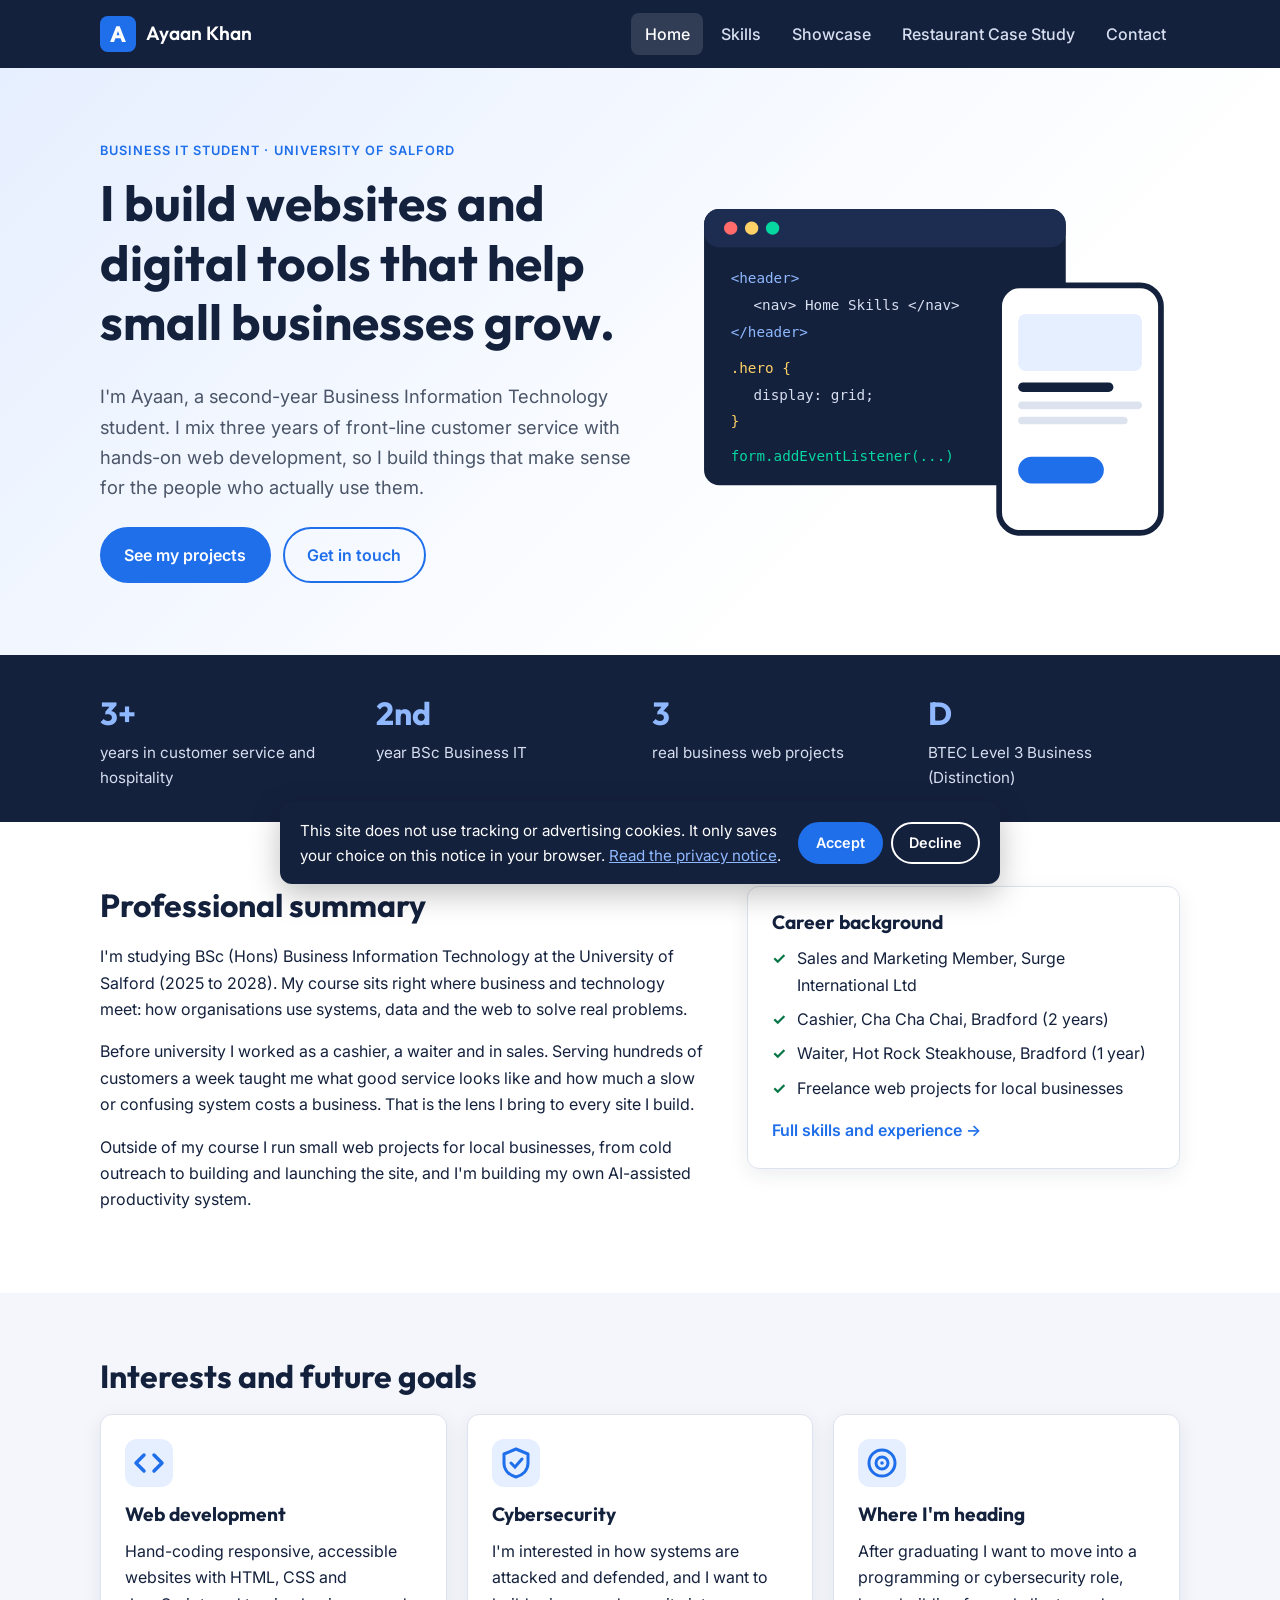
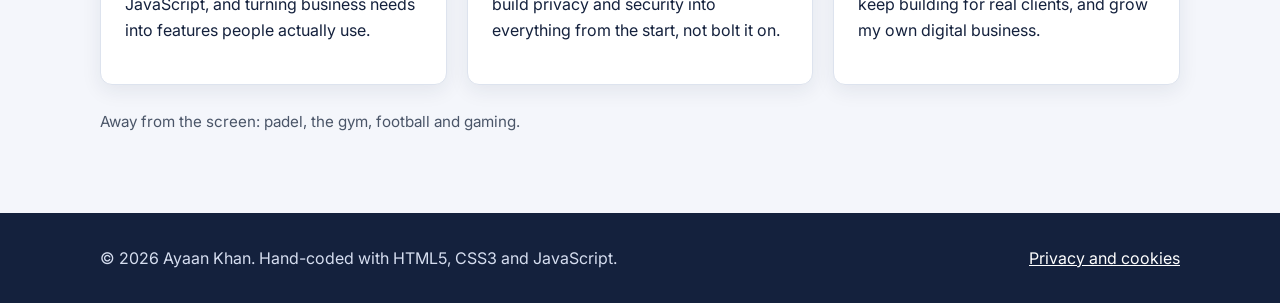
==== index.html @ 41c0a525 "Add Home, Skills, Contact and Business Showcase pages Co-Authored-By: Claude Opus 5.5 <noreply@anthr" ====
<!DOCTYPE html>
<html lang="en-GB">
<head>
  <meta charset="UTF-8">
  <meta name="viewport" content="width=device-width, initial-scale=1">
  <title>Ayaan Khan | Business IT Student and Web Developer</title>
  <meta name="description" content="Portfolio of Ayaan Khan, a Business Information Technology student at the University of Salford building websites and digital tools for small businesses.">
  <link rel="preconnect" href="https://fonts.googleapis.com">
  <link rel="preconnect" href="https://fonts.gstatic.com" crossorigin>
  <link href="https://fonts.googleapis.com/css2?family=Inter:wght@400;500;600&amp;family=Outfit:wght@500;600;700&amp;display=swap" rel="stylesheet">
  <link rel="stylesheet" href="css/style.css">
  <link rel="icon" href="images/logo.svg" type="image/svg+xml">
</head>
<body>
  <a class="skip-link" href="#main">Skip to main content</a>

  <!-- ===== Site header and main navigation (same on every page) ===== -->
  <header class="site-header">
    <div class="container header-inner">
      <a class="brand" href="index.html">
        <img src="images/logo.svg" alt="" width="36" height="36">
        <span>Ayaan Khan</span>
      </a>
      <button class="nav-toggle" type="button" aria-expanded="false" aria-controls="site-nav">Menu</button>
      <nav id="site-nav" class="site-nav" aria-label="Main">
        <ul>
          <li><a href="index.html" aria-current="page">Home</a></li>
          <li><a href="skills.html">Skills</a></li>
          <li><a href="showcase.html">Showcase</a></li>
          <li><a href="restaurant.html">Restaurant Case Study</a></li>
          <li><a href="contact.html">Contact</a></li>
        </ul>
      </nav>
    </div>
  </header>

  <main id="main">
    <!-- ===== Hero: who I am in one line ===== -->
    <section class="hero">
      <div class="container hero-inner">
        <div class="hero-text">
          <p class="eyebrow">Business IT Student &middot; University of Salford</p>
          <h1>I build websites and digital tools that help small businesses grow.</h1>
          <p class="lead">I'm Ayaan, a second-year Business Information Technology student. I mix three years of front-line customer service with hands-on web development, so I build things that make sense for the people who actually use them.</p>
          <div class="button-row">
            <a class="btn btn-primary" href="showcase.html">See my projects</a>
            <a class="btn btn-ghost" href="contact.html">Get in touch</a>
          </div>
        </div>
        <figure class="hero-image">
          <img src="images/hero-code.svg" alt="Illustration of a code editor window next to a mobile phone showing a website" width="520" height="400">
        </figure>
      </div>
    </section>

    <!-- ===== Quick facts strip ===== -->
    <section class="stats" aria-label="Quick facts">
      <div class="container stats-grid">
        <div class="stat"><span class="stat-number">3+</span><span class="stat-label">years in customer service and hospitality</span></div>
        <div class="stat"><span class="stat-number">2nd</span><span class="stat-label">year BSc Business IT</span></div>
        <div class="stat"><span class="stat-number">3</span><span class="stat-label">real business web projects</span></div>
        <div class="stat"><span class="stat-number">D</span><span class="stat-label">BTEC Level 3 Business (Distinction)</span></div>
      </div>
    </section>

    <!-- ===== Professional summary ===== -->
    <section class="section">
      <div class="container two-col">
        <div>
          <h2>Professional summary</h2>
          <p>I'm studying BSc (Hons) Business Information Technology at the University of Salford (2025 to 2028). My course sits right where business and technology meet: how organisations use systems, data and the web to solve real problems.</p>
          <p>Before university I worked as a cashier, a waiter and in sales. Serving hundreds of customers a week taught me what good service looks like and how much a slow or confusing system costs a business. That is the lens I bring to every site I build.</p>
          <p>Outside of my course I run small web projects for local businesses, from cold outreach to building and launching the site, and I'm building my own AI-assisted productivity system.</p>
        </div>
        <aside class="card">
          <h3>Career background</h3>
          <ul class="tick-list">
            <li>Sales and Marketing Member, Surge International Ltd</li>
            <li>Cashier, Cha Cha Chai, Bradford (2 years)</li>
            <li>Waiter, Hot Rock Steakhouse, Bradford (1 year)</li>
            <li>Freelance web projects for local businesses</li>
          </ul>
          <a class="text-link" href="skills.html">Full skills and experience &rarr;</a>
        </aside>
      </div>
    </section>

    <!-- ===== Interests and goals ===== -->
    <section class="section section-alt">
      <div class="container">
        <h2>Interests and future goals</h2>
        <div class="card-grid">
          <article class="card">
            <img class="card-icon" src="images/icon-code.svg" alt="" width="48" height="48">
            <h3>Web development</h3>
            <p>Hand-coding responsive, accessible websites with HTML, CSS and JavaScript, and turning business needs into features people actually use.</p>
          </article>
          <article class="card">
            <img class="card-icon" src="images/icon-shield.svg" alt="" width="48" height="48">
            <h3>Cybersecurity</h3>
            <p>I'm interested in how systems are attacked and defended, and I want to build privacy and security into everything from the start, not bolt it on.</p>
          </article>
          <article class="card">
            <img class="card-icon" src="images/icon-target.svg" alt="" width="48" height="48">
            <h3>Where I'm heading</h3>
            <p>After graduating I want to move into a programming or cybersecurity role, keep building for real clients, and grow my own digital business.</p>
          </article>
        </div>
        <p class="note">Away from the screen: padel, the gym, football and gaming.</p>
      </div>
    </section>
  </main>

  <!-- ===== Footer (same on every page) ===== -->
  <footer class="site-footer">
    <div class="container footer-inner">
      <p>&copy; <span id="year">2026</span> Ayaan Khan. Hand-coded with HTML5, CSS3 and JavaScript.</p>
      <p><a href="restaurant.html#privacy">Privacy and cookies</a></p>
    </div>
  </footer>

  <!-- ===== Cookie consent notice (shown until the visitor chooses) ===== -->
  <div class="cookie-banner" id="cookie-banner" role="region" aria-label="Cookie notice" hidden>
    <p>This site does not use tracking or advertising cookies. It only saves your choice on this notice in your browser. <a href="restaurant.html#privacy">Read the privacy notice</a>.</p>
    <div class="cookie-actions">
      <button class="btn btn-primary btn-small" type="button" data-cookie="accept">Accept</button>
      <button class="btn btn-ghost btn-small" type="button" data-cookie="decline">Decline</button>
    </div>
  </div>

  <script src="js/main.js"></script>
</body>
</html>
---- css/style.css ----
/* =========================================================
   Ayaan Khan Portfolio - main stylesheet
   One stylesheet for all five pages.
   Contents:
     1. Design tokens (colours, fonts, spacing)
     2. Base and reset
     3. Layout helpers
     4. Header and navigation
     5. Buttons and links
     6. Hero and page intro
     7. Cards, grids and lists
     8. Skills page
     9. Showcase page
    10. Contact page
    11. Restaurant page (menu, form, hours)
    12. Footer and cookie banner
    13. Responsive breakpoints
   ========================================================= */

/* ---------- 1. Design tokens ---------- */
:root {
  --ink: #14213d;          /* main text and header */
  --ink-soft: #4a5568;     /* secondary text */
  --paper: #ffffff;        /* page background */
  --paper-alt: #f4f6fb;    /* alternate section background */
  --line: #dde3ee;         /* borders */
  --accent: #1f6feb;       /* portfolio accent (blue) */
  --accent-dark: #1554b8;
  --accent-soft: #e6efff;
  --ember: #c2410c;        /* restaurant accent (ember orange) */
  --ember-dark: #9a3412;
  --ember-soft: #fff1e6;
  --error: #b42318;
  --success: #067647;

  --font-body: "Inter", Arial, sans-serif;
  --font-head: "Outfit", Arial, sans-serif;

  --radius: 12px;
  --shadow: 0 6px 20px rgba(20, 33, 61, 0.08);
  --max-width: 1120px;
}

/* ---------- 2. Base and reset ---------- */
*,
*::before,
*::after {
  box-sizing: border-box;
}

html {
  scroll-behavior: smooth;
}

body {
  margin: 0;
  font-family: var(--font-body);
  font-size: 1rem;
  line-height: 1.65;
  color: var(--ink);
  background-color: var(--paper);
}

img {
  max-width: 100%;
  height: auto;
  display: block;
}

h1,
h2,
h3,
.h3 {
  font-family: var(--font-head);
  line-height: 1.2;
  margin: 0 0 0.6em;
}

h1 { font-size: clamp(2rem, 5vw, 3.1rem); }
h2 { font-size: clamp(1.5rem, 3.2vw, 2rem); }
h3,
.h3 { font-size: 1.2rem; }

p {
  margin: 0 0 1em;
}

a {
  color: var(--accent);
}

a:hover {
  color: var(--accent-dark);
}

:focus-visible {
  outline: 3px solid var(--accent);
  outline-offset: 3px;
}

/* Hidden visually but still read by screen readers */
.visually-hidden {
  position: absolute;
  width: 1px;
  height: 1px;
  overflow: hidden;
  clip: rect(0 0 0 0);
  white-space: nowrap;
}

/* Skip link appears only when focused with the keyboard */
.skip-link {
  position: absolute;
  left: 1rem;
  top: -3rem;
  padding: 0.5rem 1rem;
  background: var(--ink);
  color: #fff;
  z-index: 100;
  border-radius: 6px;
}

.skip-link:focus {
  top: 1rem;
}

/* ---------- 3. Layout helpers ---------- */
.container {
  width: 100%;
  max-width: var(--max-width);
  margin: 0 auto;
  padding: 0 1.25rem;
}

.section {
  padding: 4rem 0;
}

.section-alt {
  background-color: var(--paper-alt);
}

.two-col {
  display: grid;
  gap: 2.5rem;
  grid-template-columns: 1.4fr 1fr;
  align-items: start;
}

.spaced {
  margin-top: 2.5rem;
}

.note {
  color: var(--ink-soft);
  font-size: 0.95rem;
  margin-top: 1.5rem;
}

/* ---------- 4. Header and navigation ---------- */
.site-header {
  position: sticky;
  top: 0;
  z-index: 50;
  background-color: var(--ink);
  color: #fff;
}

.header-inner {
  display: flex;
  align-items: center;
  justify-content: space-between;
  min-height: 68px;
}

.brand {
  display: flex;
  align-items: center;
  gap: 0.6rem;
  color: #fff;
  text-decoration: none;
  font-family: var(--font-head);
  font-weight: 600;
  font-size: 1.2rem;
}

.brand:hover {
  color: #fff;
}

.site-nav ul {
  list-style: none;
  margin: 0;
  padding: 0;
  display: flex;
  gap: 0.25rem;
}

.site-nav a {
  display: block;
  padding: 0.5rem 0.85rem;
  color: #d6def0;
  text-decoration: none;
  border-radius: 8px;
  font-weight: 500;
}

.site-nav a:hover,
.site-nav a[aria-current="page"] {
  color: #fff;
  background-color: rgba(255, 255, 255, 0.12);
}

/* Menu button only shows on small screens (see section 13) */
.nav-toggle {
  display: none;
  background: transparent;
  color: #fff;
  border: 1px solid rgba(255, 255, 255, 0.4);
  border-radius: 8px;
  padding: 0.45rem 0.9rem;
  font: inherit;
  cursor: pointer;
}

/* ---------- 5. Buttons and links ---------- */
.button-row {
  display: flex;
  flex-wrap: wrap;
  gap: 0.75rem;
  margin-top: 1.5rem;
}

.btn {
  display: inline-block;
  padding: 0.8rem 1.4rem;
  border-radius: 999px;
  border: 2px solid var(--accent);
  font: inherit;
  font-weight: 600;
  text-decoration: none;
  cursor: pointer;
  transition: background-color 0.2s ease, color 0.2s ease, transform 0.2s ease;
}

.btn:hover {
  transform: translateY(-2px);
}

.btn-primary {
  background-color: var(--accent);
  color: #fff;
}

.btn-primary:hover {
  background-color: var(--accent-dark);
  border-color: var(--accent-dark);
  color: #fff;
}

.btn-ghost {
  background-color: transparent;
  color: var(--accent);
}

.btn-ghost:hover {
  background-color: var(--accent-soft);
}

.btn-small {
  padding: 0.45rem 1rem;
  font-size: 0.9rem;
}

.btn-block {
  width: 100%;
}

.text-link {
  font-weight: 600;
  text-decoration: none;
}

.link-button {
  background: none;
  border: 0;
  padding: 0;
  font: inherit;
  color: var(--accent);
  text-decoration: underline;
  cursor: pointer;
}

/* ---------- 6. Hero and page intro ---------- */
.hero {
  padding: 4.5rem 0;
  background: linear-gradient(135deg, var(--accent-soft) 0%, var(--paper) 70%);
}

.hero-inner {
  display: grid;
  grid-template-columns: 1.1fr 1fr;
  gap: 2.5rem;
  align-items: center;
}

.hero-image {
  margin: 0;
}

.eyebrow {
  text-transform: uppercase;
  letter-spacing: 0.08em;
  font-size: 0.8rem;
  font-weight: 600;
  color: var(--accent);
  margin-bottom: 0.75rem;
}

.lead {
  font-size: 1.15rem;
  color: var(--ink-soft);
  max-width: 60ch;
}

.page-intro {
  padding: 3.5rem 0 2.5rem;
  background-color: var(--accent-soft);
}

/* Quick facts strip on the home page */
.stats {
  background-color: var(--ink);
  color: #fff;
  padding: 2rem 0;
}

.stats-grid {
  display: grid;
  grid-template-columns: repeat(4, 1fr);
  gap: 1.5rem;
}

.stat {
  display: flex;
  flex-direction: column;
}

.stat-number {
  font-family: var(--font-head);
  font-size: 2rem;
  font-weight: 700;
  color: #8fb8ff;
}

.stat-label {
  color: #d6def0;
  font-size: 0.95rem;
}

/* ---------- 7. Cards, grids and lists ---------- */
.card {
  background-color: var(--paper);
  border: 1px solid var(--line);
  border-radius: var(--radius);
  padding: 1.5rem;
  box-shadow: var(--shadow);
}

.card-grid {
  display: grid;
  grid-template-columns: repeat(auto-fit, minmax(240px, 1fr));
  gap: 1.25rem;
}

.card-icon {
  margin-bottom: 1rem;
}

.tick-list {
  list-style: none;
  padding: 0;
  margin: 0 0 1rem;
}

.tick-list li {
  position: relative;
  padding-left: 1.6rem;
  margin-bottom: 0.5rem;
}

.tick-list li::before {
  content: "\2713";
  position: absolute;
  left: 0;
  color: var(--success);
  font-weight: 700;
}

.pill-list {
  list-style: none;
  padding: 0;
  margin: 0;
  display: flex;
  flex-wrap: wrap;
  gap: 0.6rem;
}

.pill-list li {
  background-color: var(--accent-soft);
  color: var(--accent-dark);
  padding: 0.4rem 0.9rem;
  border-radius: 999px;
  font-weight: 500;
}

/* Tables (skills and design choices) */
.table-wrap {
  overflow-x: auto;
}

table {
  width: 100%;
  border-collapse: collapse;
  background-color: var(--paper);
}

caption {
  text-align: left;
  color: var(--ink-soft);
  padding-bottom: 0.75rem;
}

th,
td {
  text-align: left;
  padding: 0.85rem 1rem;
  border-bottom: 1px solid var(--line);
  vertical-align: top;
}

thead th {
  background-color: var(--ink);
  color: #fff;
}

tbody tr:nth-child(even) {
  background-color: var(--paper-alt);
}

/* ---------- 8. Skills page ---------- */
.timeline {
  list-style: none;
  padding: 0;
  margin: 0;
  border-left: 3px solid var(--accent);
}

.timeline-item {
  position: relative;
  padding: 0 0 2rem 1.75rem;
}

.timeline-item::before {
  content: "";
  position: absolute;
  left: -10px;
  top: 0.35rem;
  width: 17px;
  height: 17px;
  border-radius: 50%;
  background-color: var(--paper);
  border: 3px solid var(--accent);
}

.meta {
  color: var(--ink-soft);
  font-weight: 500;
  margin-bottom: 0.5rem;
}

.skill-grid {
  display: grid;
  grid-template-columns: repeat(auto-fit, minmax(280px, 1fr));
  gap: 1.25rem 2rem;
}

.skill-head {
  display: flex;
  justify-content: space-between;
  font-weight: 500;
  margin-bottom: 0.4rem;
}

.skill-head span:last-child {
  color: var(--ink-soft);
  font-size: 0.9rem;
}

.skill-bar {
  height: 10px;
  background-color: var(--line);
  border-radius: 999px;
  overflow: hidden;
}

.skill-bar span {
  display: block;
  height: 100%;
  width: 0;
  background-color: var(--accent);
  border-radius: 999px;
  transition: width 1s ease;
}

/* Bar widths. JavaScript adds .is-visible when the bars scroll into view */
.skill-grid.is-visible .level-55 { width: 55%; }
.skill-grid.is-visible .level-60 { width: 60%; }
.skill-grid.is-visible .level-75 { width: 75%; }
.skill-grid.is-visible .level-80 { width: 80%; }

/* ---------- 9. Showcase page ---------- */
.project-list {
  display: grid;
  gap: 2rem;
}

.project {
  background-color: var(--paper);
  border: 1px solid var(--line);
  border-left: 5px solid var(--accent);
  border-radius: var(--radius);
  padding: 2rem;
  box-shadow: var(--shadow);
}

.project-feature {
  border-left-color: var(--ember);
}

.tag {
  display: inline-block;
  font-size: 0.8rem;
  font-weight: 600;
  text-transform: uppercase;
  letter-spacing: 0.06em;
  color: var(--accent-dark);
  background-color: var(--accent-soft);
  padding: 0.2rem 0.7rem;
  border-radius: 999px;
  margin-bottom: 0.75rem;
}

.project-feature .tag {
  color: var(--ember-dark);
  background-color: var(--ember-soft);
}

.project-details {
  display: grid;
  grid-template-columns: 140px 1fr;
  gap: 0.6rem 1.25rem;
  margin: 0 0 1.5rem;
}

.project-details dt {
  font-weight: 600;
}

.project-details dd {
  margin: 0;
  color: var(--ink-soft);
}

.rationale li {
  margin-bottom: 0.75rem;
}

/* ---------- 10. Contact page ---------- */
.contact-grid {
  display: grid;
  grid-template-columns: repeat(auto-fit, minmax(260px, 1fr));
  gap: 1.25rem;
}

.contact-card {
  display: flex;
  flex-direction: column;
  gap: 0.35rem;
  padding: 1.75rem;
  border: 1px solid var(--line);
  border-radius: var(--radius);
  text-decoration: none;
  color: var(--ink);
  background-color: var(--paper);
  box-shadow: var(--shadow);
  transition: transform 0.2s ease, border-color 0.2s ease;
}

.contact-card:hover {
  transform: translateY(-4px);
  border-color: var(--accent);
  color: var(--ink);
}

.contact-label {
  font-family: var(--font-head);
  font-weight: 600;
  font-size: 1.2rem;
  margin-top: 0.5rem;
}

.contact-value {
  color: var(--accent);
  word-break: break-word;
}

.copy-status {
  margin-top: 0.75rem;
  color: var(--success);
  font-weight: 500;
}

/* ---------- 11. Restaurant page ---------- */
/* The restaurant page swaps the blue accent for ember orange */
.restaurant-page {
  --accent: var(--ember);
  --accent-dark: var(--ember-dark);
  --accent-soft: var(--ember-soft);
}

.hero-restaurant {
  background: linear-gradient(135deg, #fff1e6 0%, #ffffff 70%);
}

.open-status {
  display: inline-block;
  font-weight: 600;
  padding: 0.35rem 0.9rem;
  border-radius: 999px;
  background-color: var(--paper-alt);
}

.open-status.is-open {
  color: var(--success);
  background-color: #e7f6ee;
}

.open-status.is-closed {
  color: var(--error);
  background-color: #fdecea;
}

.offer {
  border-top: 4px solid var(--ember);
}

/* Menu filter */
.filter-bar {
  display: flex;
  flex-wrap: wrap;
  gap: 0.5rem;
  margin: 1rem 0;
}

.filter-btn {
  font: inherit;
  font-weight: 500;
  padding: 0.5rem 1rem;
  border-radius: 999px;
  border: 2px solid var(--line);
  background-color: var(--paper);
  color: var(--ink);
  cursor: pointer;
}

.filter-btn:hover {
  border-color: var(--ember);
}

.filter-btn.is-active {
  background-color: var(--ember);
  border-color: var(--ember);
  color: #fff;
}

.filter-count {
  color: var(--ink-soft);
  font-size: 0.95rem;
}

.menu-grid {
  list-style: none;
  padding: 0;
  margin: 0;
  display: grid;
  grid-template-columns: repeat(auto-fill, minmax(250px, 1fr));
  gap: 1rem;
}

.menu-item {
  position: relative;
  padding: 1.25rem 1.25rem 2.75rem;
  border: 1px solid var(--line);
  border-radius: var(--radius);
  background-color: var(--paper);
}

.menu-item p {
  color: var(--ink-soft);
  font-size: 0.95rem;
}

.menu-item .price {
  position: absolute;
  bottom: 1rem;
  left: 1.25rem;
  font-weight: 700;
  color: var(--ember-dark);
}

.menu-item[hidden] {
  display: none;
}

/* Booking form */
.form-layout {
  display: grid;
  grid-template-columns: 1fr 1.3fr;
  gap: 2.5rem;
  align-items: start;
}

fieldset {
  border: 0;
  padding: 0;
  margin: 0 0 1.25rem;
}

legend {
  font-weight: 600;
  margin-bottom: 0.5rem;
}

.radio-row {
  display: flex;
  flex-wrap: wrap;
  gap: 0.5rem 1.25rem;
}

.field {
  margin-bottom: 1.1rem;
}

.field label {
  display: block;
  font-weight: 500;
  margin-bottom: 0.35rem;
}

.field-row {
  display: grid;
  grid-template-columns: repeat(3, 1fr);
  gap: 0.75rem;
}

.optional {
  color: var(--ink-soft);
  font-weight: 400;
}

input[type="text"],
input[type="email"],
input[type="tel"],
input[type="date"],
input[type="number"],
select,
textarea {
  width: 100%;
  font: inherit;
  padding: 0.65rem 0.8rem;
  border: 1px solid #b9c3d6;
  border-radius: 8px;
  background-color: var(--paper);
  color: var(--ink);
}

input:focus,
select:focus,
textarea:focus {
  border-color: var(--ember);
}

.is-invalid {
  border-color: var(--error);
  background-color: #fff7f6;
}

.error {
  color: var(--error);
  font-size: 0.9rem;
  margin: 0.3rem 0 0;
  min-height: 1em;
}

.char-count {
  text-align: right;
  color: var(--ink-soft);
  font-size: 0.85rem;
  margin: 0.25rem 0 0;
}

.checkbox-field label {
  font-weight: 400;
}

.email-preview {
  margin-top: 1.5rem;
  padding: 1.25rem;
  border-radius: var(--radius);
  background-color: var(--ember-soft);
}

.email-preview pre {
  white-space: pre-wrap;
  font-family: var(--font-body);
  font-size: 0.95rem;
  background-color: var(--paper);
  padding: 1rem;
  border-radius: 8px;
  border: 1px solid var(--line);
}

address {
  font-style: normal;
  margin-bottom: 1rem;
}

.hours-table th,
.hours-table td {
  padding: 0.5rem 0.25rem;
}

.hours-table th {
  font-weight: 500;
}

.social-list {
  list-style: none;
  padding: 0;
  margin: 0;
}

.social-list a {
  display: flex;
  align-items: center;
  gap: 0.6rem;
  padding: 0.4rem 0;
  font-weight: 500;
  text-decoration: none;
}

/* ---------- 12. Footer and cookie banner ---------- */
.site-footer {
  background-color: var(--ink);
  color: #d6def0;
  padding: 2rem 0;
}

.footer-inner {
  display: flex;
  flex-wrap: wrap;
  justify-content: space-between;
  gap: 0.5rem 2rem;
}

.footer-inner p {
  margin: 0;
}

.site-footer a {
  color: #fff;
}

.cookie-banner {
  position: fixed;
  left: 1rem;
  right: 1rem;
  bottom: 1rem;
  z-index: 60;
  max-width: 720px;
  margin: 0 auto;
  display: flex;
  align-items: center;
  gap: 1rem;
  padding: 1rem 1.25rem;
  background-color: var(--ink);
  color: #fff;
  border-radius: var(--radius);
  box-shadow: 0 10px 30px rgba(0, 0, 0, 0.25);
}

.cookie-banner[hidden] {
  display: none;
}

.cookie-banner p {
  margin: 0;
  font-size: 0.95rem;
}

.cookie-banner a {
  color: #8fb8ff;
}

.cookie-actions {
  display: flex;
  gap: 0.5rem;
  flex-shrink: 0;
}

.cookie-banner .btn-ghost {
  color: #fff;
  border-color: #fff;
}

.cookie-banner .btn-ghost:hover {
  background-color: rgba(255, 255, 255, 0.12);
}

/* ---------- 13. Responsive breakpoints ---------- */

/* Tablets and small laptops */
@media (max-width: 900px) {
  .hero-inner,
  .two-col,
  .form-layout {
    grid-template-columns: 1fr;
  }

  .hero-image {
    max-width: 420px;
  }

  .stats-grid {
    grid-template-columns: repeat(2, 1fr);
  }
}

/* Phones: collapse the navigation into a menu button */
@media (max-width: 760px) {
  .nav-toggle {
    display: block;
  }

  .site-nav {
    display: none;
    position: absolute;
    top: 68px;
    left: 0;
    right: 0;
    background-color: var(--ink);
    padding: 0.5rem 1.25rem 1rem;
  }

  .site-nav.is-open {
    display: block;
  }

  .site-nav ul {
    flex-direction: column;
  }

  .section {
    padding: 3rem 0;
  }

  .project {
    padding: 1.5rem;
  }

  .project-details {
    grid-template-columns: 1fr;
    gap: 0.2rem;
  }

  .project-details dd {
    margin-bottom: 0.75rem;
  }

  .field-row {
    grid-template-columns: 1fr;
  }

  .cookie-banner {
    flex-direction: column;
    align-items: flex-start;
  }
}

/* Respect visitors who prefer less motion */
@media (prefers-reduced-motion: reduce) {
  html {
    scroll-behavior: auto;
  }

  .btn,
  .contact-card,
  .skill-bar span {
    transition: none;
  }
}
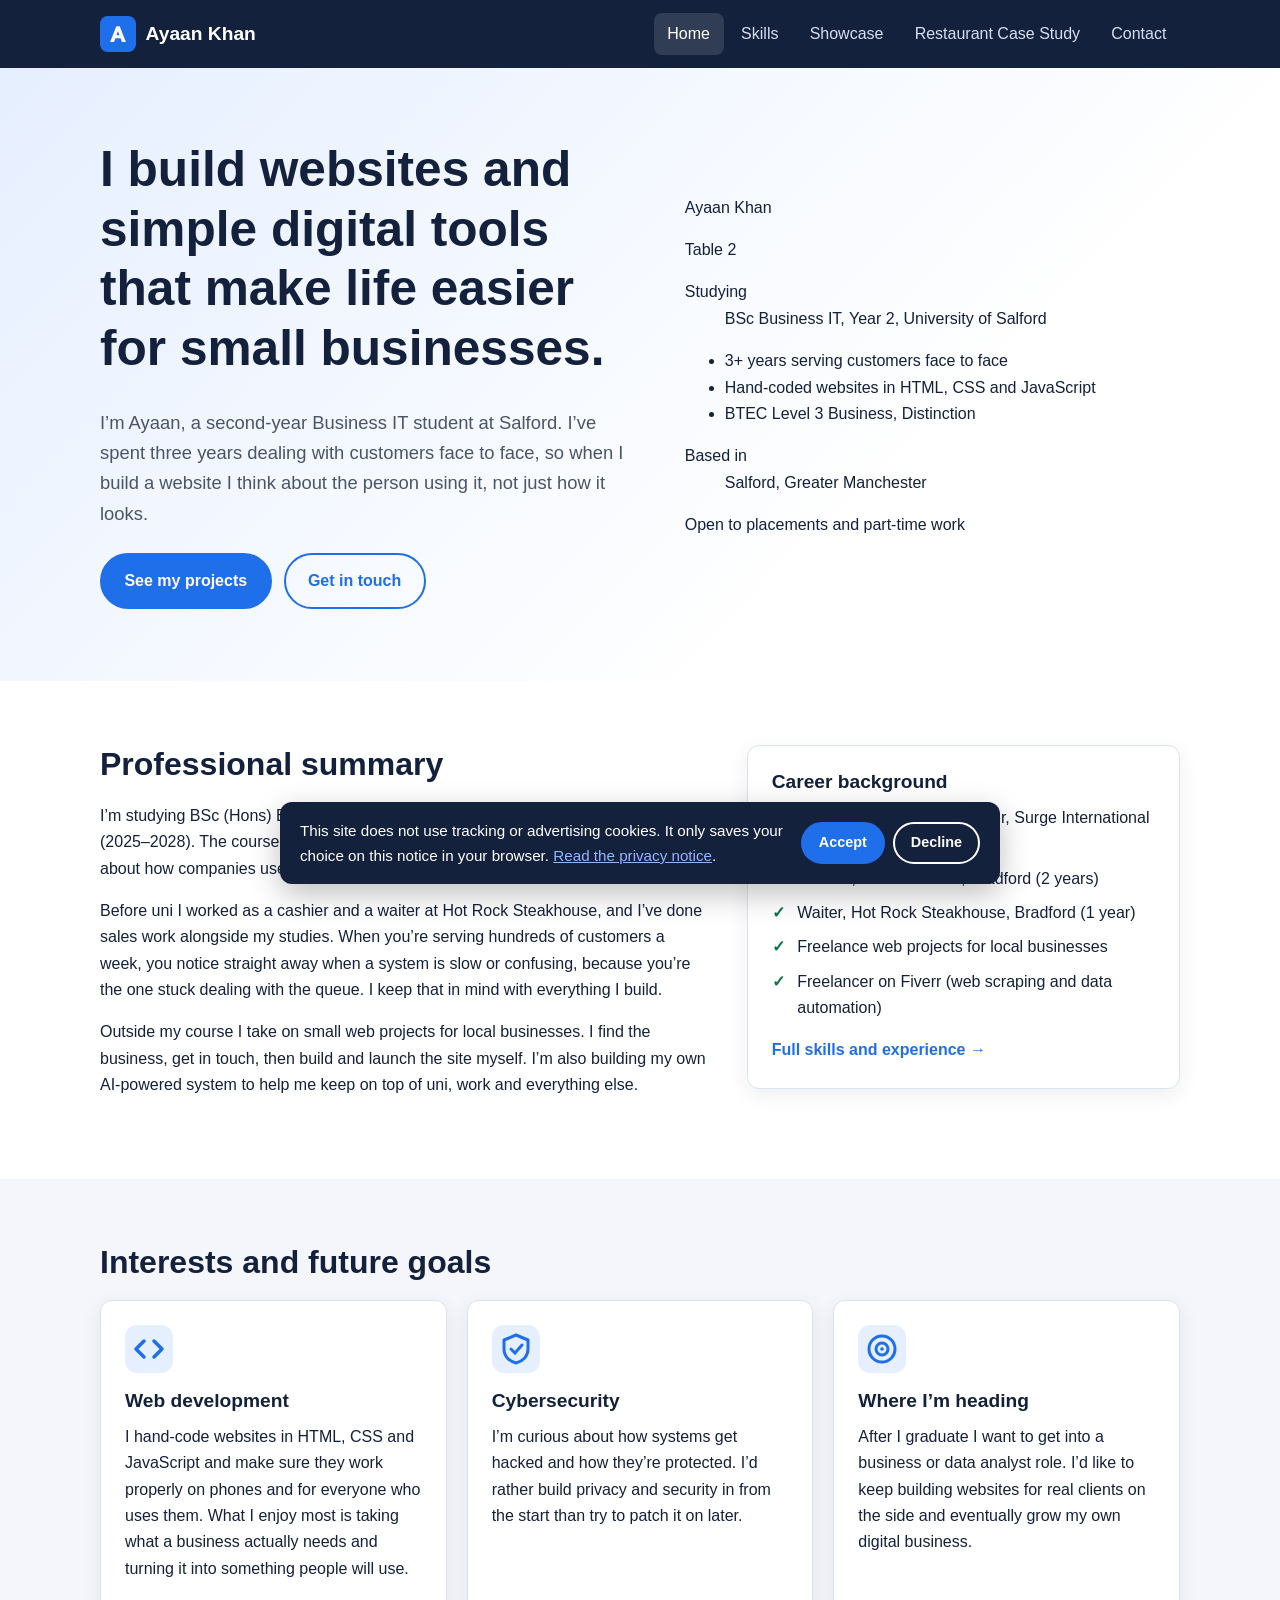
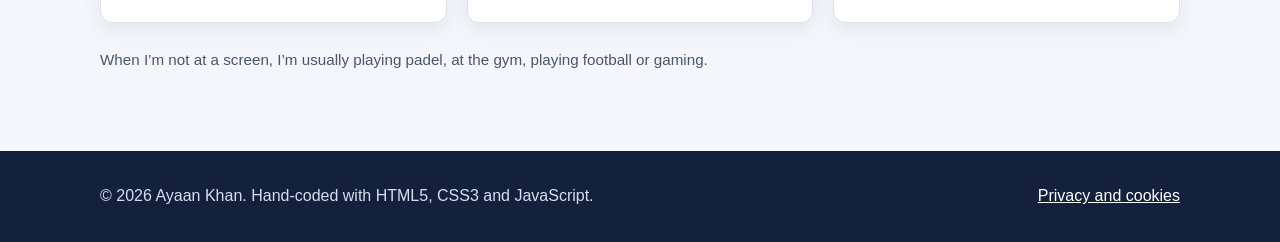
==== commit b884afa6: "Rewrite page content in my own words; add LinkedIn, Fiverr, Power BI, steak guide, allergies box and" ====
--- a/index.html
+++ b/index.html
@@ -7,7 +7,7 @@
   <meta name="description" content="Portfolio of Ayaan Khan, a Business Information Technology student at the University of Salford building websites and digital tools for small businesses.">
   <link rel="preconnect" href="https://fonts.googleapis.com">
   <link rel="preconnect" href="https://fonts.gstatic.com" crossorigin>
-  <link href="https://fonts.googleapis.com/css2?family=Inter:wght@400;500;600&amp;family=Outfit:wght@500;600;700&amp;display=swap" rel="stylesheet">
+  <link href="https://fonts.googleapis.com/css2?family=Atkinson+Hyperlegible:wght@400;700&amp;family=Bricolage+Grotesque:opsz,wght@12..96,500..800&amp;display=swap" rel="stylesheet">
   <link rel="stylesheet" href="css/style.css">
   <link rel="icon" href="images/logo.svg" type="image/svg+xml">
 </head>
@@ -39,27 +39,34 @@
     <section class="hero">
       <div class="container hero-inner">
         <div class="hero-text">
-          <p class="eyebrow">Business IT Student &middot; University of Salford</p>
-          <h1>I build websites and digital tools that help small businesses grow.</h1>
-          <p class="lead">I'm Ayaan, a second-year Business Information Technology student. I mix three years of front-line customer service with hands-on web development, so I build things that make sense for the people who actually use them.</p>
+          <h1>I build websites and simple digital tools that make life easier for small businesses.</h1>
+          <p class="lead">I’m Ayaan, a second-year Business IT student at Salford. I’ve spent three years dealing with customers face to face, so when I build a website I think about the person using it, not just how it looks.</p>
           <div class="button-row">
             <a class="btn btn-primary" href="showcase.html">See my projects</a>
             <a class="btn btn-ghost" href="contact.html">Get in touch</a>
           </div>
         </div>
-        <figure class="hero-image">
-          <img src="images/hero-code.svg" alt="Illustration of a code editor window next to a mobile phone showing a website" width="520" height="400">
-        </figure>
-      </div>
-    </section>
-
-    <!-- ===== Quick facts strip ===== -->
-    <section class="stats" aria-label="Quick facts">
-      <div class="container stats-grid">
-        <div class="stat"><span class="stat-number">3+</span><span class="stat-label">years in customer service and hospitality</span></div>
-        <div class="stat"><span class="stat-number">2nd</span><span class="stat-label">year BSc Business IT</span></div>
-        <div class="stat"><span class="stat-number">3</span><span class="stat-label">real business web projects</span></div>
-        <div class="stat"><span class="stat-number">D</span><span class="stat-label">BTEC Level 3 Business (Distinction)</span></div>
+        <!-- Quick facts styled as a kitchen order ticket, a nod to my waiting job -->
+        <aside class="ticket" aria-label="Quick facts about me">
+          <div class="ticket-head">
+            <p class="ticket-title">Ayaan Khan</p>
+            <p class="ticket-number">Table 2</p>
+          </div>
+          <dl>
+            <dt>Studying</dt>
+            <dd>BSc Business IT, Year 2, University of Salford</dd>
+          </dl>
+          <ul class="ticket-items">
+            <li>3+ years serving customers face to face</li>
+            <li>Hand-coded websites in HTML, CSS and JavaScript</li>
+            <li>BTEC Level 3 Business, Distinction</li>
+          </ul>
+          <dl>
+            <dt>Based in</dt>
+            <dd>Salford, Greater Manchester</dd>
+          </dl>
+          <p class="ticket-status">Open to placements and part-time work</p>
+        </aside>
       </div>
     </section>
 
@@ -68,9 +75,9 @@
       <div class="container two-col">
         <div>
           <h2>Professional summary</h2>
-          <p>I'm studying BSc (Hons) Business Information Technology at the University of Salford (2025 to 2028). My course sits right where business and technology meet: how organisations use systems, data and the web to solve real problems.</p>
-          <p>Before university I worked as a cashier, a waiter and in sales. Serving hundreds of customers a week taught me what good service looks like and how much a slow or confusing system costs a business. That is the lens I bring to every site I build.</p>
-          <p>Outside of my course I run small web projects for local businesses, from cold outreach to building and launching the site, and I'm building my own AI-assisted productivity system.</p>
+          <p>I’m studying BSc (Hons) Business Information Technology at the University of Salford (2025–2028). The course is half business and half tech, which really suits me. It’s all about how companies use systems, data and the web to sort out real problems.</p>
+          <p>Before uni I worked as a cashier and a waiter at Hot Rock Steakhouse, and I’ve done sales work alongside my studies. When you’re serving hundreds of customers a week, you notice straight away when a system is slow or confusing, because you’re the one stuck dealing with the queue. I keep that in mind with everything I build.</p>
+          <p>Outside my course I take on small web projects for local businesses. I find the business, get in touch, then build and launch the site myself. I’m also building my own AI-powered system to help me keep on top of uni, work and everything else.</p>
         </div>
         <aside class="card">
           <h3>Career background</h3>
@@ -79,6 +86,7 @@
             <li>Cashier, Cha Cha Chai, Bradford (2 years)</li>
             <li>Waiter, Hot Rock Steakhouse, Bradford (1 year)</li>
             <li>Freelance web projects for local businesses</li>
+            <li>Freelancer on Fiverr (web scraping and data automation)</li>
           </ul>
           <a class="text-link" href="skills.html">Full skills and experience &rarr;</a>
         </aside>
@@ -93,20 +101,20 @@
           <article class="card">
             <img class="card-icon" src="images/icon-code.svg" alt="" width="48" height="48">
             <h3>Web development</h3>
-            <p>Hand-coding responsive, accessible websites with HTML, CSS and JavaScript, and turning business needs into features people actually use.</p>
+            <p>I hand-code websites in HTML, CSS and JavaScript and make sure they work properly on phones and for everyone who uses them. What I enjoy most is taking what a business actually needs and turning it into something people will use.</p>
           </article>
           <article class="card">
             <img class="card-icon" src="images/icon-shield.svg" alt="" width="48" height="48">
             <h3>Cybersecurity</h3>
-            <p>I'm interested in how systems are attacked and defended, and I want to build privacy and security into everything from the start, not bolt it on.</p>
+            <p>I’m curious about how systems get hacked and how they’re protected. I’d rather build privacy and security in from the start than try to patch it on later.</p>
           </article>
           <article class="card">
             <img class="card-icon" src="images/icon-target.svg" alt="" width="48" height="48">
-            <h3>Where I'm heading</h3>
-            <p>After graduating I want to move into a programming or cybersecurity role, keep building for real clients, and grow my own digital business.</p>
+            <h3>Where I’m heading</h3>
+            <p>After I graduate I want to get into a business or data analyst role. I’d like to keep building websites for real clients on the side and eventually grow my own digital business.</p>
           </article>
         </div>
-        <p class="note">Away from the screen: padel, the gym, football and gaming.</p>
+        <p class="note">When I’m not at a screen, I’m usually playing padel, at the gym, playing football or gaming.</p>
       </div>
     </section>
   </main>
